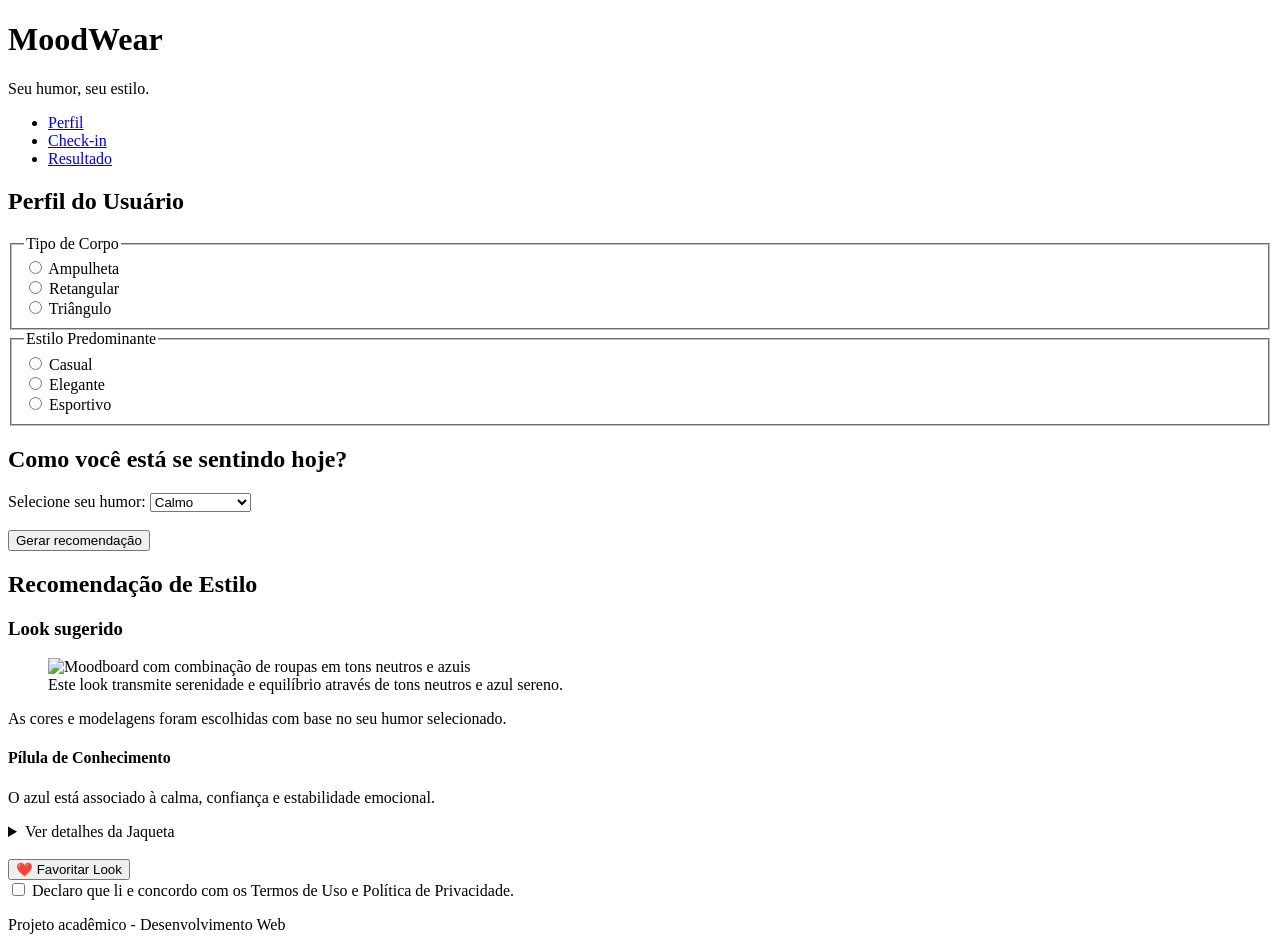
==== index.html @ 2408d1f1 "Create index.html" ====
<!DOCTYPE html>
<html lang="pt-BR">

<head>
    <meta charset="UTF-8">
    <meta name="viewport" content="width=device-width, initial-scale=1.0">
    <title>MoodWear - Seu humor, seu estilo</title>
</head>

<body>

    <header>
        <h1>MoodWear</h1>
        <p>Seu humor, seu estilo.</p>
    </header>

    <nav>
        <ul>
            <li><a href="#perfil">Perfil</a></li>
            <li><a href="#checkin">Check-in</a></li>
            <li><a href="#resultado">Resultado</a></li>
        </ul>
    </nav>

    <main>

        <!-- ================= PERFIL DO USUÁRIO (RF01) ================= -->
        <section id="perfil">
            <h2>Perfil do Usuário</h2>

            <form>

                <fieldset>
                    <legend>Tipo de Corpo</legend>

                    <input type="radio" id="ampulheta" name="corpo" value="ampulheta">
                    <label for="ampulheta">Ampulheta</label><br>

                    <input type="radio" id="retangular" name="corpo" value="retangular">
                    <label for="retangular">Retangular</label><br>

                    <input type="radio" id="triangulo" name="corpo" value="triangulo">
                    <label for="triangulo">Triângulo</label>
                </fieldset>

                <fieldset>
                    <legend>Estilo Predominante</legend>

                    <input type="radio" id="casual" name="estilo" value="casual">
                    <label for="casual">Casual</label><br>

                    <input type="radio" id="elegante" name="estilo" value="elegante">
                    <label for="elegante">Elegante</label><br>

                    <input type="radio" id="esportivo" name="estilo" value="esportivo">
                    <label for="esportivo">Esportivo</label>
                </fieldset>

            </form>
        </section>


        <!-- ================= CHECK-IN DE HUMOR ================= -->
        <section id="checkin">
            <h2>Como você está se sentindo hoje?</h2>

            <form>

                <label for="humor">Selecione seu humor:</label>

                <select id="humor" name="humor">

                    <optgroup label="Humores Positivos">
                        <option value="calmo">Calmo</option>
                        <option value="feliz">Feliz</option>
                        <option value="confianca">Confiante</option>
                    </optgroup>

                    <optgroup label="Humores Energéticos">
                        <option value="energetico">Energético</option>
                        <option value="motivado">Motivado</option>
                        <option value="ousado">Ousado</option>
                    </optgroup>

                    <optgroup label="Humores Criativos">
                        <option value="criativo">Criativo</option>
                        <option value="inspirado">Inspirado</option>
                        <option value="sonhador">Sonhador</option>
                    </optgroup>

                </select>

                <br><br>

                <button type="submit">Gerar recomendação</button>

            </form>
        </section>


        <!-- ================= RESULTADO ================= -->
        <section id="resultado">
            <h2>Recomendação de Estilo</h2>

            <article>
                <h3>Look sugerido</h3>

                <figure>
                    <img src="moodboard-exemplo.jpg"
                        alt="Moodboard com combinação de roupas em tons neutros e azuis">
                    <figcaption>
                        Este look transmite serenidade e equilíbrio através de tons neutros e azul sereno.
                    </figcaption>
                </figure>

                <p>
                    As cores e modelagens foram escolhidas com base no seu humor selecionado.
                </p>

                <!-- PÍLULA DE CONHECIMENTO (RF05) -->
                <aside>
                    <h4>Pílula de Conhecimento</h4>
                    <p>
                        O azul está associado à calma, confiança e estabilidade emocional.
                    </p>
                </aside>

                <!-- DETALHAMENTO DE PEÇA (RF06) -->
                <details>
                    <summary>Ver detalhes da Jaqueta</summary>
                    <p>
                        Material: Algodão |
                        Cor: Azul Sereno |
                        Estilo: Casual Minimalista
                    </p>
                </details>

                <br>

                <!-- BOTÃO FAVORITAR (RF03) -->
                <button type="button">❤️ Favoritar Look</button>

            </article>
        </section>

    </main>


    <!-- ================= RODAPÉ + LGPD ================= -->
    <footer>

        <form>
            <input type="checkbox" id="termos" name="termos">
            <label for="termos">
                Declaro que li e concordo com os Termos de Uso e Política de Privacidade.
            </label>
        </form>

        <p>Projeto acadêmico - Desenvolvimento Web</p>

    </footer>

</body>

</html>
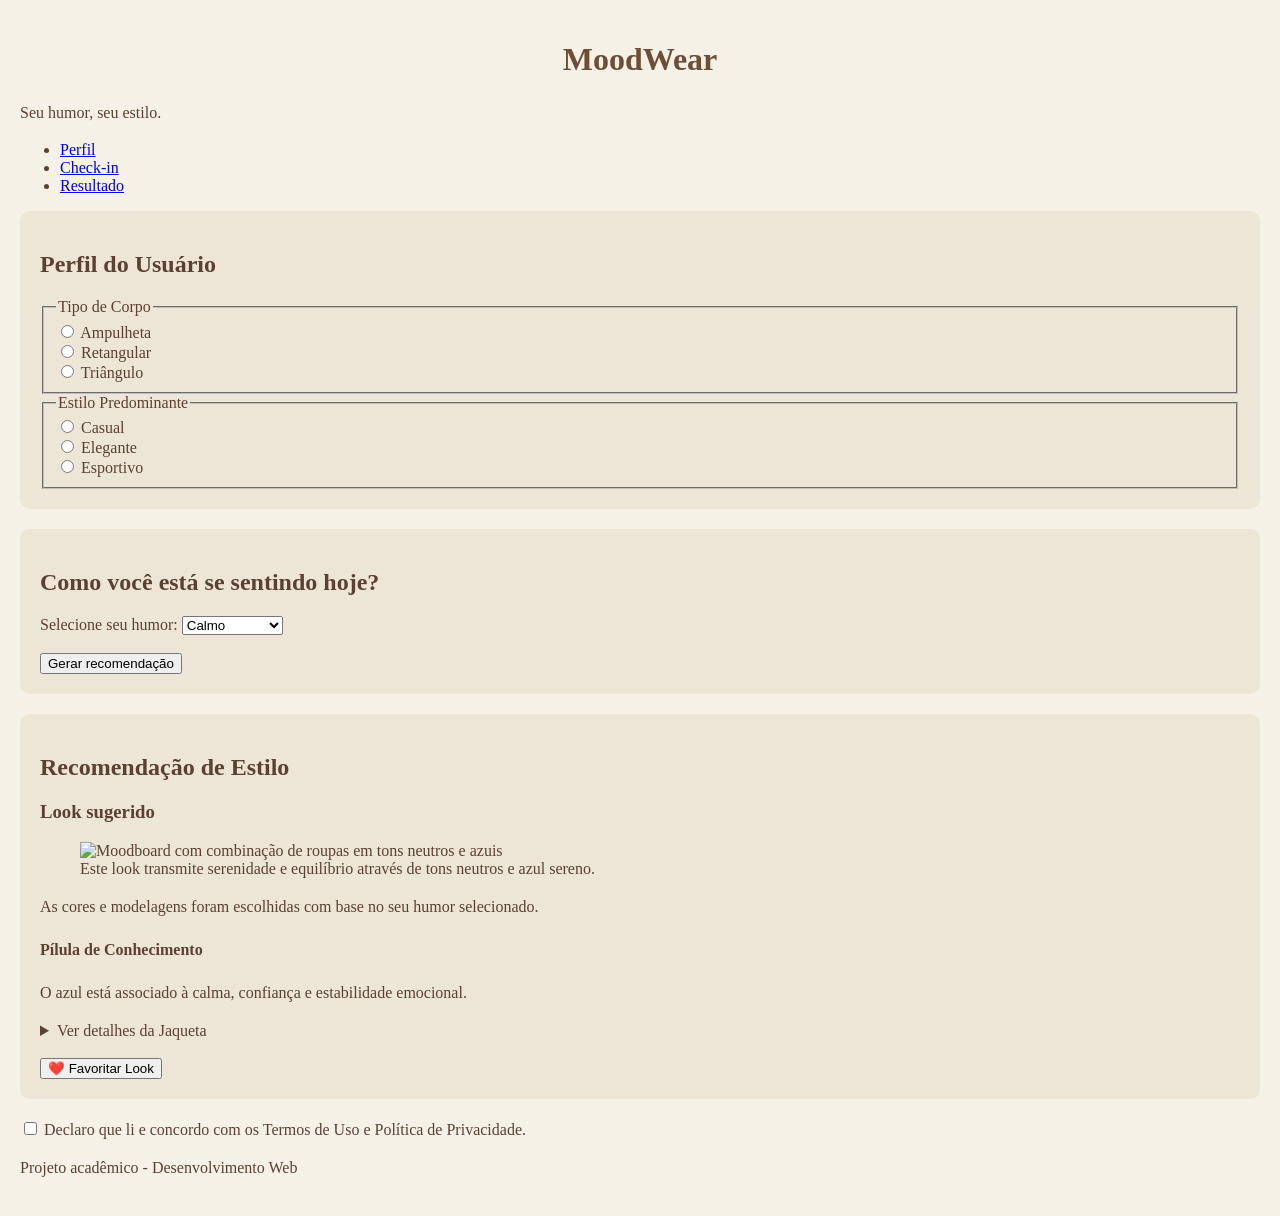
==== commit 9c4a12bd: "Update index.html" ====
--- a/index.html
+++ b/index.html
@@ -1,6 +1,6 @@
 <!DOCTYPE html>
 <html lang="pt-BR">
-
+<link rel="stylesheet" href="style.css">
 <head>
     <meta charset="UTF-8">
     <meta name="viewport" content="width=device-width, initial-scale=1.0">
--- a/style.css
+++ b/style.css
@@ -0,0 +1,23 @@
+body {
+  font-family: Georgia, serif;
+  background-color: #f5f1e6; /* bege claro suave */
+  color: #5c4033; /* marrom elegante */
+  margin: 0;
+  padding: 20px;
+}
+
+h1 {
+  color: #6f4e37; /* marrom café */
+  text-align: center;
+}
+
+p {
+  line-height: 1.6;
+}
+
+section {
+  background-color: #ede6d6; /* bege levemente mais escuro */
+  padding: 20px;
+  border-radius: 10px;
+  margin-bottom: 20px;
+}
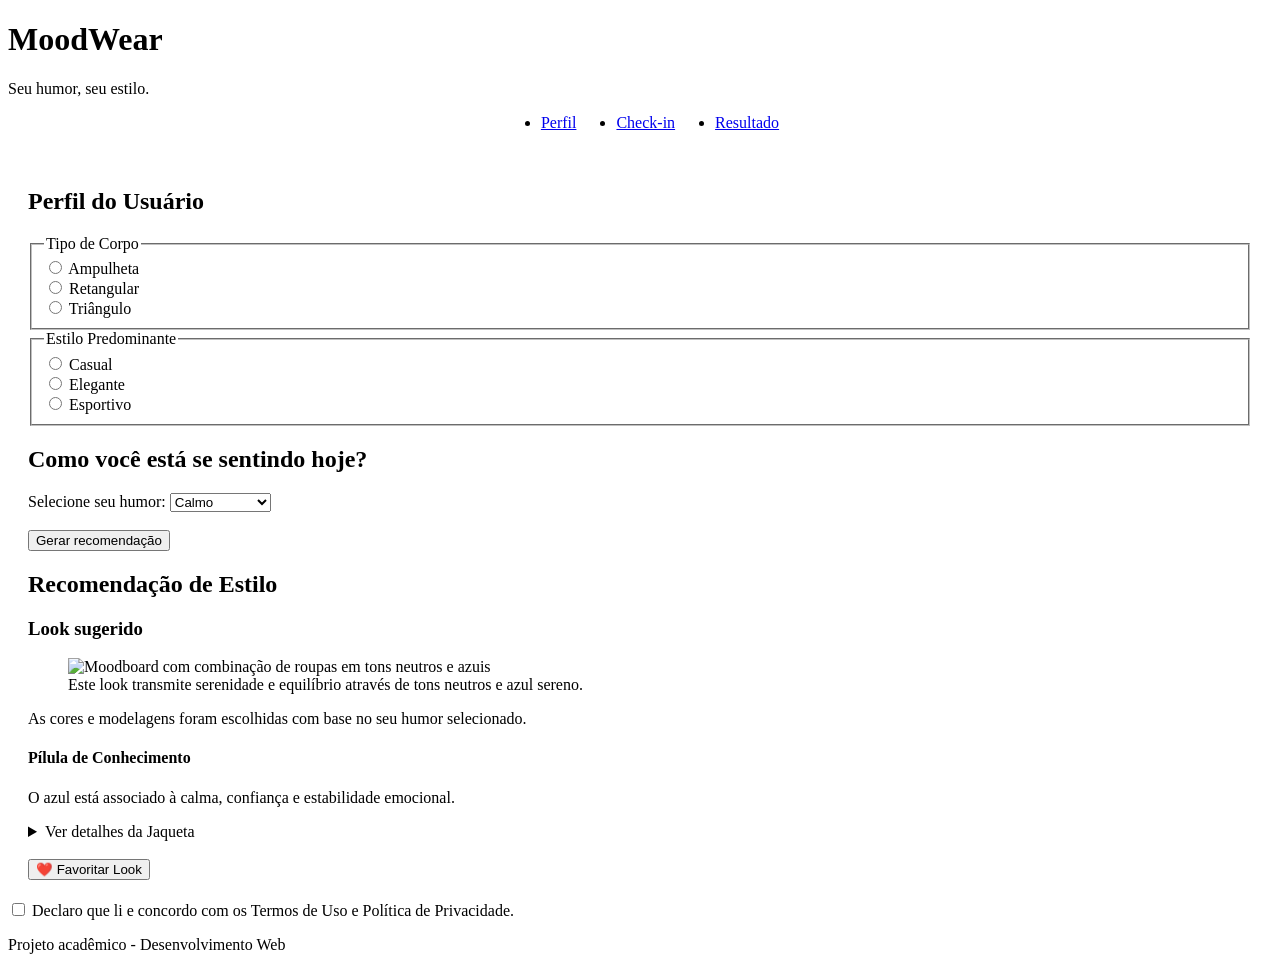
==== commit 0f0fde09: "atualização index.html" ====
--- a/index.html
+++ b/index.html
@@ -5,8 +5,9 @@
     <meta charset="UTF-8">
     <meta name="viewport" content="width=device-width, initial-scale=1.0">
     <title>MoodWear - Seu humor, seu estilo</title>
+
+    <link rel="stylesheet" href="style.css">
 </head>
-
 <body>
 
     <header>
--- a/style.css
+++ b/style.css
@@ -1,23 +1,40 @@
-body {
-  font-family: Georgia, serif;
-  background-color: #f5f1e6; /* bege claro suave */
-  color: #5c4033; /* marrom elegante */
-  margin: 0;
+main {
   padding: 20px;
 }
 
-h1 {
-  color: #6f4e37; /* marrom café */
-  text-align: center;
+/* ===== MOBILE ===== */
+@media screen and (max-width: 768px) {
+
+  nav ul {
+    display: flex;
+    flex-direction: column;
+    align-items: center;
+  }
+
+  img {
+    width: 100%;
+    height: auto;
+  }
+
 }
 
-p {
-  line-height: 1.6;
+/* ===== TABLET ===== */
+@media screen and (min-width: 769px) and (max-width: 1024px) {
+
+  nav ul {
+    display: flex;
+    justify-content: space-around;
+  }
+
 }
 
-section {
-  background-color: #ede6d6; /* bege levemente mais escuro */
-  padding: 20px;
-  border-radius: 10px;
-  margin-bottom: 20px;
+/* ===== DESKTOP ===== */
+@media screen and (min-width: 1025px) {
+
+  nav ul {
+    display: flex;
+    justify-content: center;
+    gap: 40px;
+  }
+
 }
--- a/style.css
+++ b/style.css
@@ -1,23 +1,40 @@
-body {
-  font-family: Georgia, serif;
-  background-color: #f5f1e6; /* bege claro suave */
-  color: #5c4033; /* marrom elegante */
-  margin: 0;
+main {
   padding: 20px;
 }
 
-h1 {
-  color: #6f4e37; /* marrom café */
-  text-align: center;
+/* ===== MOBILE ===== */
+@media screen and (max-width: 768px) {
+
+  nav ul {
+    display: flex;
+    flex-direction: column;
+    align-items: center;
+  }
+
+  img {
+    width: 100%;
+    height: auto;
+  }
+
 }
 
-p {
-  line-height: 1.6;
+/* ===== TABLET ===== */
+@media screen and (min-width: 769px) and (max-width: 1024px) {
+
+  nav ul {
+    display: flex;
+    justify-content: space-around;
+  }
+
 }
 
-section {
-  background-color: #ede6d6; /* bege levemente mais escuro */
-  padding: 20px;
-  border-radius: 10px;
-  margin-bottom: 20px;
+/* ===== DESKTOP ===== */
+@media screen and (min-width: 1025px) {
+
+  nav ul {
+    display: flex;
+    justify-content: center;
+    gap: 40px;
+  }
+
 }
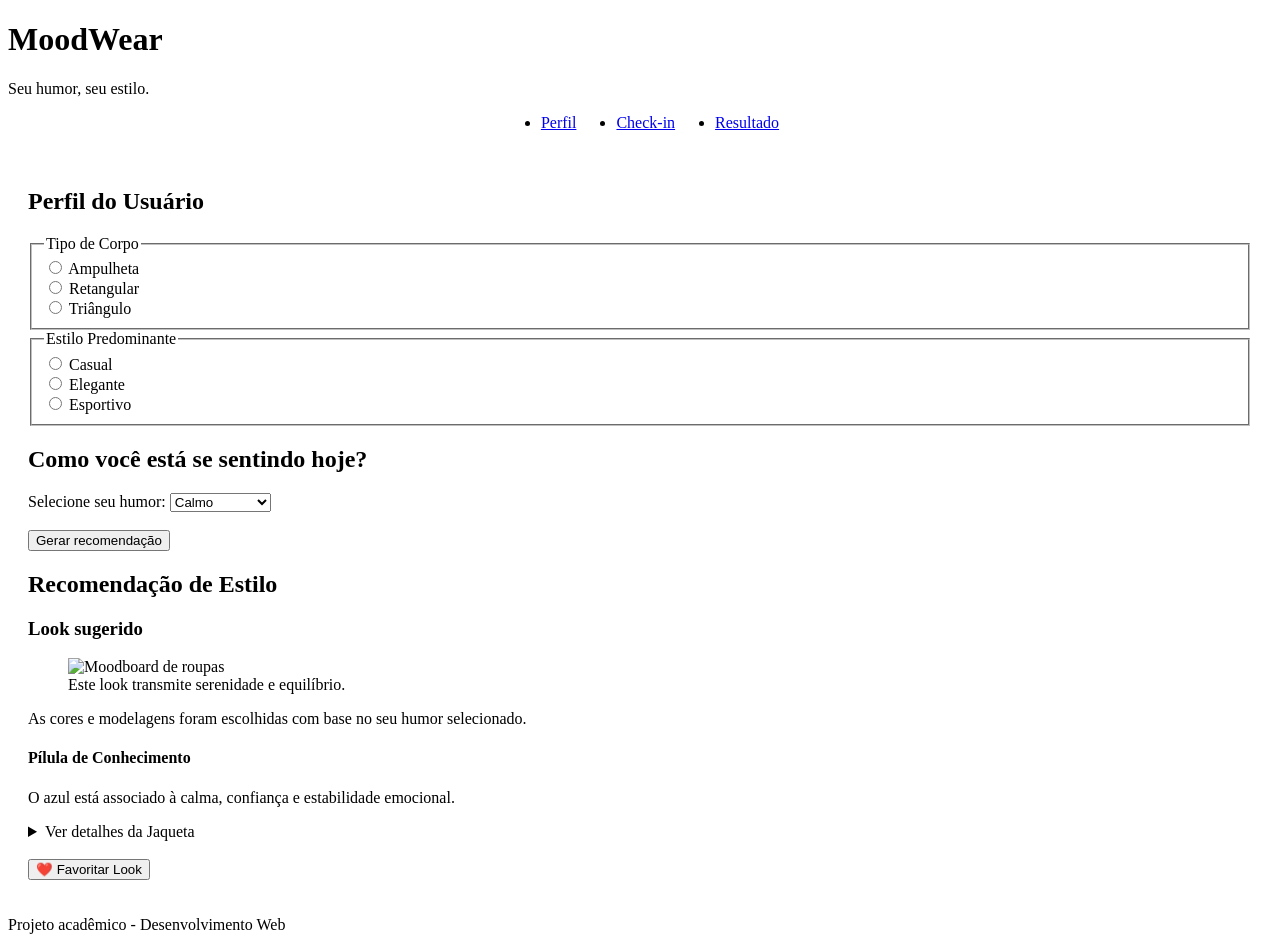
==== commit 6f2acc34: "Update index.html" ====
--- a/index.html
+++ b/index.html
@@ -1,6 +1,6 @@
 <!DOCTYPE html>
 <html lang="pt-BR">
-<link rel="stylesheet" href="style.css">
+
 <head>
     <meta charset="UTF-8">
     <meta name="viewport" content="width=device-width, initial-scale=1.0">
@@ -8,6 +8,7 @@
 
     <link rel="stylesheet" href="style.css">
 </head>
+
 <body>
 
     <header>
@@ -25,52 +26,47 @@
 
     <main>
 
-        <!-- ================= PERFIL DO USUÁRIO (RF01) ================= -->
+        <!-- PERFIL -->
         <section id="perfil">
             <h2>Perfil do Usuário</h2>
 
             <form>
-
                 <fieldset>
                     <legend>Tipo de Corpo</legend>
 
-                    <input type="radio" id="ampulheta" name="corpo" value="ampulheta">
+                    <input type="radio" id="ampulheta" name="corpo">
                     <label for="ampulheta">Ampulheta</label><br>
 
-                    <input type="radio" id="retangular" name="corpo" value="retangular">
+                    <input type="radio" id="retangular" name="corpo">
                     <label for="retangular">Retangular</label><br>
 
-                    <input type="radio" id="triangulo" name="corpo" value="triangulo">
+                    <input type="radio" id="triangulo" name="corpo">
                     <label for="triangulo">Triângulo</label>
                 </fieldset>
 
                 <fieldset>
                     <legend>Estilo Predominante</legend>
 
-                    <input type="radio" id="casual" name="estilo" value="casual">
+                    <input type="radio" id="casual" name="estilo">
                     <label for="casual">Casual</label><br>
 
-                    <input type="radio" id="elegante" name="estilo" value="elegante">
+                    <input type="radio" id="elegante" name="estilo">
                     <label for="elegante">Elegante</label><br>
 
-                    <input type="radio" id="esportivo" name="estilo" value="esportivo">
+                    <input type="radio" id="esportivo" name="estilo">
                     <label for="esportivo">Esportivo</label>
                 </fieldset>
-
             </form>
         </section>
 
-
-        <!-- ================= CHECK-IN DE HUMOR ================= -->
+        <!-- CHECK-IN -->
         <section id="checkin">
             <h2>Como você está se sentindo hoje?</h2>
 
-            <form>
-
+            <form onsubmit="return false;">
                 <label for="humor">Selecione seu humor:</label>
 
-                <select id="humor" name="humor">
-
+                <select id="humor">
                     <optgroup label="Humores Positivos">
                         <option value="calmo">Calmo</option>
                         <option value="feliz">Feliz</option>
@@ -88,18 +84,15 @@
                         <option value="inspirado">Inspirado</option>
                         <option value="sonhador">Sonhador</option>
                     </optgroup>
-
                 </select>
 
                 <br><br>
 
-                <button type="submit">Gerar recomendação</button>
-
+                <button type="button" id="gerar">Gerar recomendação</button>
             </form>
         </section>
 
-
-        <!-- ================= RESULTADO ================= -->
+        <!-- RESULTADO -->
         <section id="resultado">
             <h2>Recomendação de Estilo</h2>
 
@@ -107,18 +100,16 @@
                 <h3>Look sugerido</h3>
 
                 <figure>
-                    <img src="moodboard-exemplo.jpg"
-                        alt="Moodboard com combinação de roupas em tons neutros e azuis">
-                    <figcaption>
-                        Este look transmite serenidade e equilíbrio através de tons neutros e azul sereno.
+                    <img src="moodboard-exemplo.jpg" alt="Moodboard de roupas">
+                    <figcaption id="legenda">
+                        Este look transmite serenidade e equilíbrio.
                     </figcaption>
                 </figure>
 
-                <p>
+                <p id="texto-resultado">
                     As cores e modelagens foram escolhidas com base no seu humor selecionado.
                 </p>
 
-                <!-- PÍLULA DE CONHECIMENTO (RF05) -->
                 <aside>
                     <h4>Pílula de Conhecimento</h4>
                     <p>
@@ -126,40 +117,26 @@
                     </p>
                 </aside>
 
-                <!-- DETALHAMENTO DE PEÇA (RF06) -->
                 <details>
                     <summary>Ver detalhes da Jaqueta</summary>
                     <p>
-                        Material: Algodão |
-                        Cor: Azul Sereno |
-                        Estilo: Casual Minimalista
+                        Material: Algodão | Cor: Azul Sereno | Estilo: Casual
                     </p>
                 </details>
 
                 <br>
 
-                <!-- BOTÃO FAVORITAR (RF03) -->
-                <button type="button">❤️ Favoritar Look</button>
-
+                <button type="button" id="favoritar">❤️ Favoritar Look</button>
             </article>
         </section>
 
     </main>
 
+    <footer>
+        <p>Projeto acadêmico - Desenvolvimento Web</p>
+    </footer>
 
-    <!-- ================= RODAPÉ + LGPD ================= -->
-    <footer>
-
-        <form>
-            <input type="checkbox" id="termos" name="termos">
-            <label for="termos">
-                Declaro que li e concordo com os Termos de Uso e Política de Privacidade.
-            </label>
-        </form>
-
-        <p>Projeto acadêmico - Desenvolvimento Web</p>
-
-    </footer>
+    <script src="script.js"></script>
 
 </body>
 
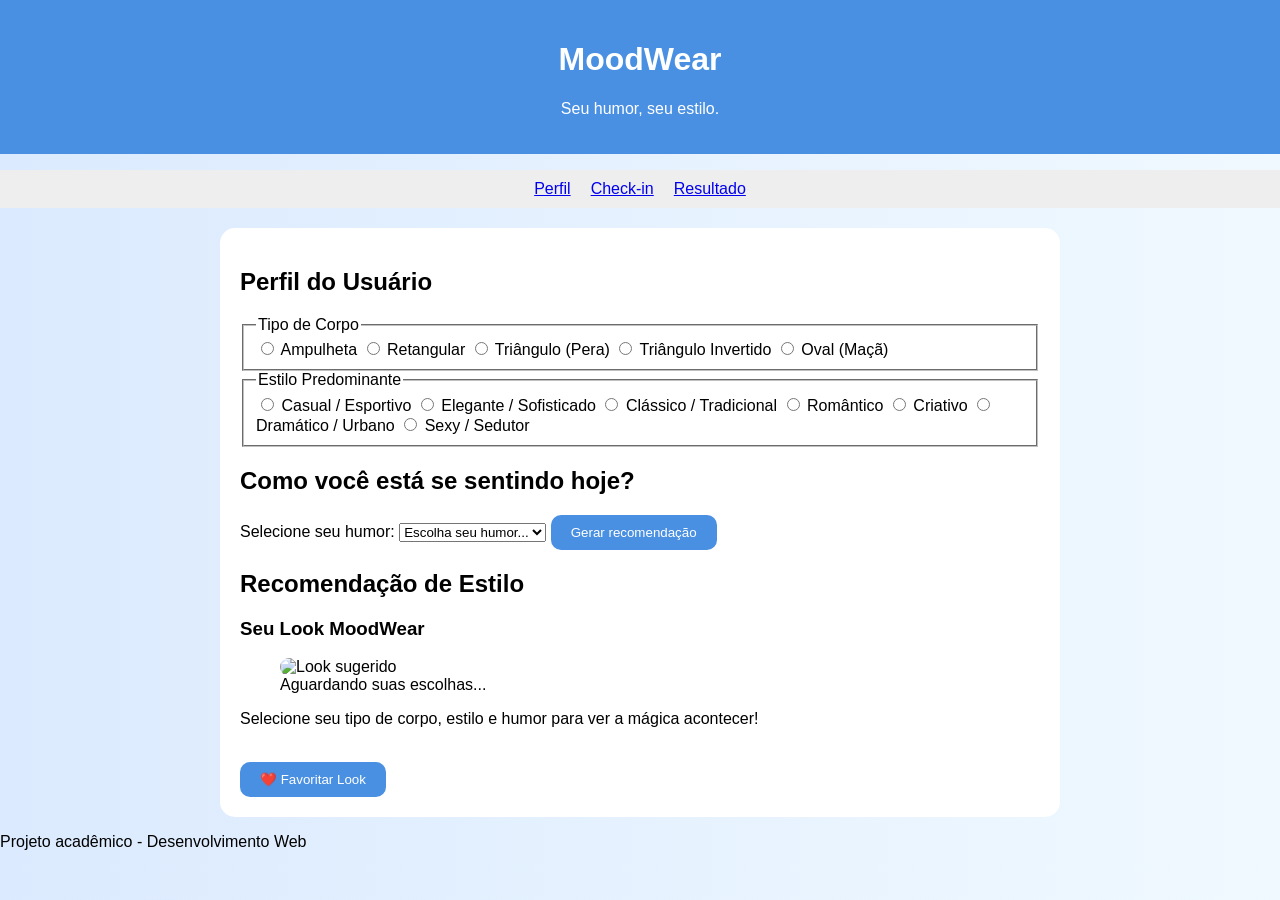
==== commit 40c22176: "Update index.html" ====
--- a/index.html
+++ b/index.html
@@ -26,40 +26,58 @@
 
     <main>
 
-        <!-- PERFIL -->
         <section id="perfil">
             <h2>Perfil do Usuário</h2>
 
-            <form>
+            <form id="form-perfil">
                 <fieldset>
                     <legend>Tipo de Corpo</legend>
+                    <div class="opcoes-container">
+                        <input type="radio" id="corpo_ampulheta" name="corpo" value="ampulheta">
+                        <label for="corpo_ampulheta">Ampulheta</label>
 
-                    <input type="radio" id="ampulheta" name="corpo">
-                    <label for="ampulheta">Ampulheta</label><br>
+                        <input type="radio" id="corpo_retangular" name="corpo" value="retangular">
+                        <label for="corpo_retangular">Retangular</label>
 
-                    <input type="radio" id="retangular" name="corpo">
-                    <label for="retangular">Retangular</label><br>
+                        <input type="radio" id="corpo_triangulo" name="corpo" value="triangulo">
+                        <label for="corpo_triangulo">Triângulo (Pera)</label>
 
-                    <input type="radio" id="triangulo" name="corpo">
-                    <label for="triangulo">Triângulo</label>
+                        <input type="radio" id="corpo_triangulo_invertido" name="corpo" value="trianguloInvertido">
+                        <label for="corpo_triangulo_invertido">Triângulo Invertido</label>
+
+                        <input type="radio" id="corpo_oval" name="corpo" value="oval">
+                        <label for="corpo_oval">Oval (Maçã)</label>
+                    </div>
                 </fieldset>
 
                 <fieldset>
                     <legend>Estilo Predominante</legend>
+                    <div class="opcoes-container">
+                        <input type="radio" id="estilo_casual" name="estilo" value="casual">
+                        <label for="estilo_casual">Casual / Esportivo</label>
 
-                    <input type="radio" id="casual" name="estilo">
-                    <label for="casual">Casual</label><br>
+                        <input type="radio" id="estilo_elegante" name="estilo" value="elegante">
+                        <label for="estilo_elegante">Elegante / Sofisticado</label>
 
-                    <input type="radio" id="elegante" name="estilo">
-                    <label for="elegante">Elegante</label><br>
+                        <input type="radio" id="estilo_classico" name="estilo" value="classico">
+                        <label for="estilo_classico">Clássico / Tradicional</label>
 
-                    <input type="radio" id="esportivo" name="estilo">
-                    <label for="esportivo">Esportivo</label>
+                        <input type="radio" id="estilo_romantico" name="estilo" value="romantico">
+                        <label for="estilo_romantico">Romântico</label>
+
+                        <input type="radio" id="estilo_criativo" name="estilo" value="criativo">
+                        <label for="estilo_criativo">Criativo</label>
+
+                        <input type="radio" id="estilo_dramatico" name="estilo" value="dramatico">
+                        <label for="estilo_dramatico">Dramático / Urbano</label>
+                        
+                        <input type="radio" id="estilo_sedutor" name="estilo" value="sexy">
+                        <label for="estilo_sedutor">Sexy / Sedutor</label>
+                    </div>
                 </fieldset>
             </form>
         </section>
 
-        <!-- CHECK-IN -->
         <section id="checkin">
             <h2>Como você está se sentindo hoje?</h2>
 
@@ -67,6 +85,7 @@
                 <label for="humor">Selecione seu humor:</label>
 
                 <select id="humor">
+                    <option value="" disabled selected>Escolha seu humor...</option>
                     <optgroup label="Humores Positivos">
                         <option value="calmo">Calmo</option>
                         <option value="feliz">Feliz</option>
@@ -86,43 +105,26 @@
                     </optgroup>
                 </select>
 
-                <br><br>
-
                 <button type="button" id="gerar">Gerar recomendação</button>
             </form>
         </section>
 
-        <!-- RESULTADO -->
         <section id="resultado">
             <h2>Recomendação de Estilo</h2>
 
             <article>
-                <h3>Look sugerido</h3>
+                <h3 id="titulo-look">Seu Look MoodWear</h3>
 
                 <figure>
-                    <img src="moodboard-exemplo.jpg" alt="Moodboard de roupas">
+                    <img id="imagem-look" src="https://images.unsplash.com/photo-1434389678241-7e51084b655a?q=80&w=600" alt="Look sugerido">
                     <figcaption id="legenda">
-                        Este look transmite serenidade e equilíbrio.
+                        Aguardando suas escolhas...
                     </figcaption>
                 </figure>
 
                 <p id="texto-resultado">
-                    As cores e modelagens foram escolhidas com base no seu humor selecionado.
+                    Selecione seu tipo de corpo, estilo e humor para ver a mágica acontecer!
                 </p>
-
-                <aside>
-                    <h4>Pílula de Conhecimento</h4>
-                    <p>
-                        O azul está associado à calma, confiança e estabilidade emocional.
-                    </p>
-                </aside>
-
-                <details>
-                    <summary>Ver detalhes da Jaqueta</summary>
-                    <p>
-                        Material: Algodão | Cor: Azul Sereno | Estilo: Casual
-                    </p>
-                </details>
 
                 <br>
 
--- a/style.css
+++ b/style.css
@@ -1,40 +1,50 @@
-main {
-  padding: 20px;
+body {
+  font-family: Arial, sans-serif;
+  background: linear-gradient(to right, #dbeafe, #f0f9ff);
+  margin: 0;
 }
 
-/* ===== MOBILE ===== */
-@media screen and (max-width: 768px) {
-
-  nav ul {
-    display: flex;
-    flex-direction: column;
-    align-items: center;
-  }
-
-  img {
-    width: 100%;
-    height: auto;
-  }
-
+header {
+  text-align: center;
+  padding: 20px;
+  background: #4a90e2;
+  color: white;
 }
 
-/* ===== TABLET ===== */
-@media screen and (min-width: 769px) and (max-width: 1024px) {
-
-  nav ul {
-    display: flex;
-    justify-content: space-around;
-  }
-
+nav ul {
+  display: flex;
+  justify-content: center;
+  gap: 20px;
+  list-style: none;
+  padding: 10px;
+  background: #eee;
 }
 
-/* ===== DESKTOP ===== */
-@media screen and (min-width: 1025px) {
+main {
+  max-width: 800px;
+  margin: auto;
+  background: white;
+  padding: 20px;
+  border-radius: 15px;
+  margin-top: 20px;
+}
 
-  nav ul {
-    display: flex;
-    justify-content: center;
-    gap: 40px;
-  }
+button {
+  background-color: #4a90e2;
+  color: white;
+  border: none;
+  padding: 10px 20px;
+  border-radius: 10px;
+  cursor: pointer;
+  transition: 0.3s;
+}
 
+button:hover {
+  background-color: #357abd;
+  transform: scale(1.05);
 }
+
+img {
+  width: 100%;
+  border-radius: 10px;
+}
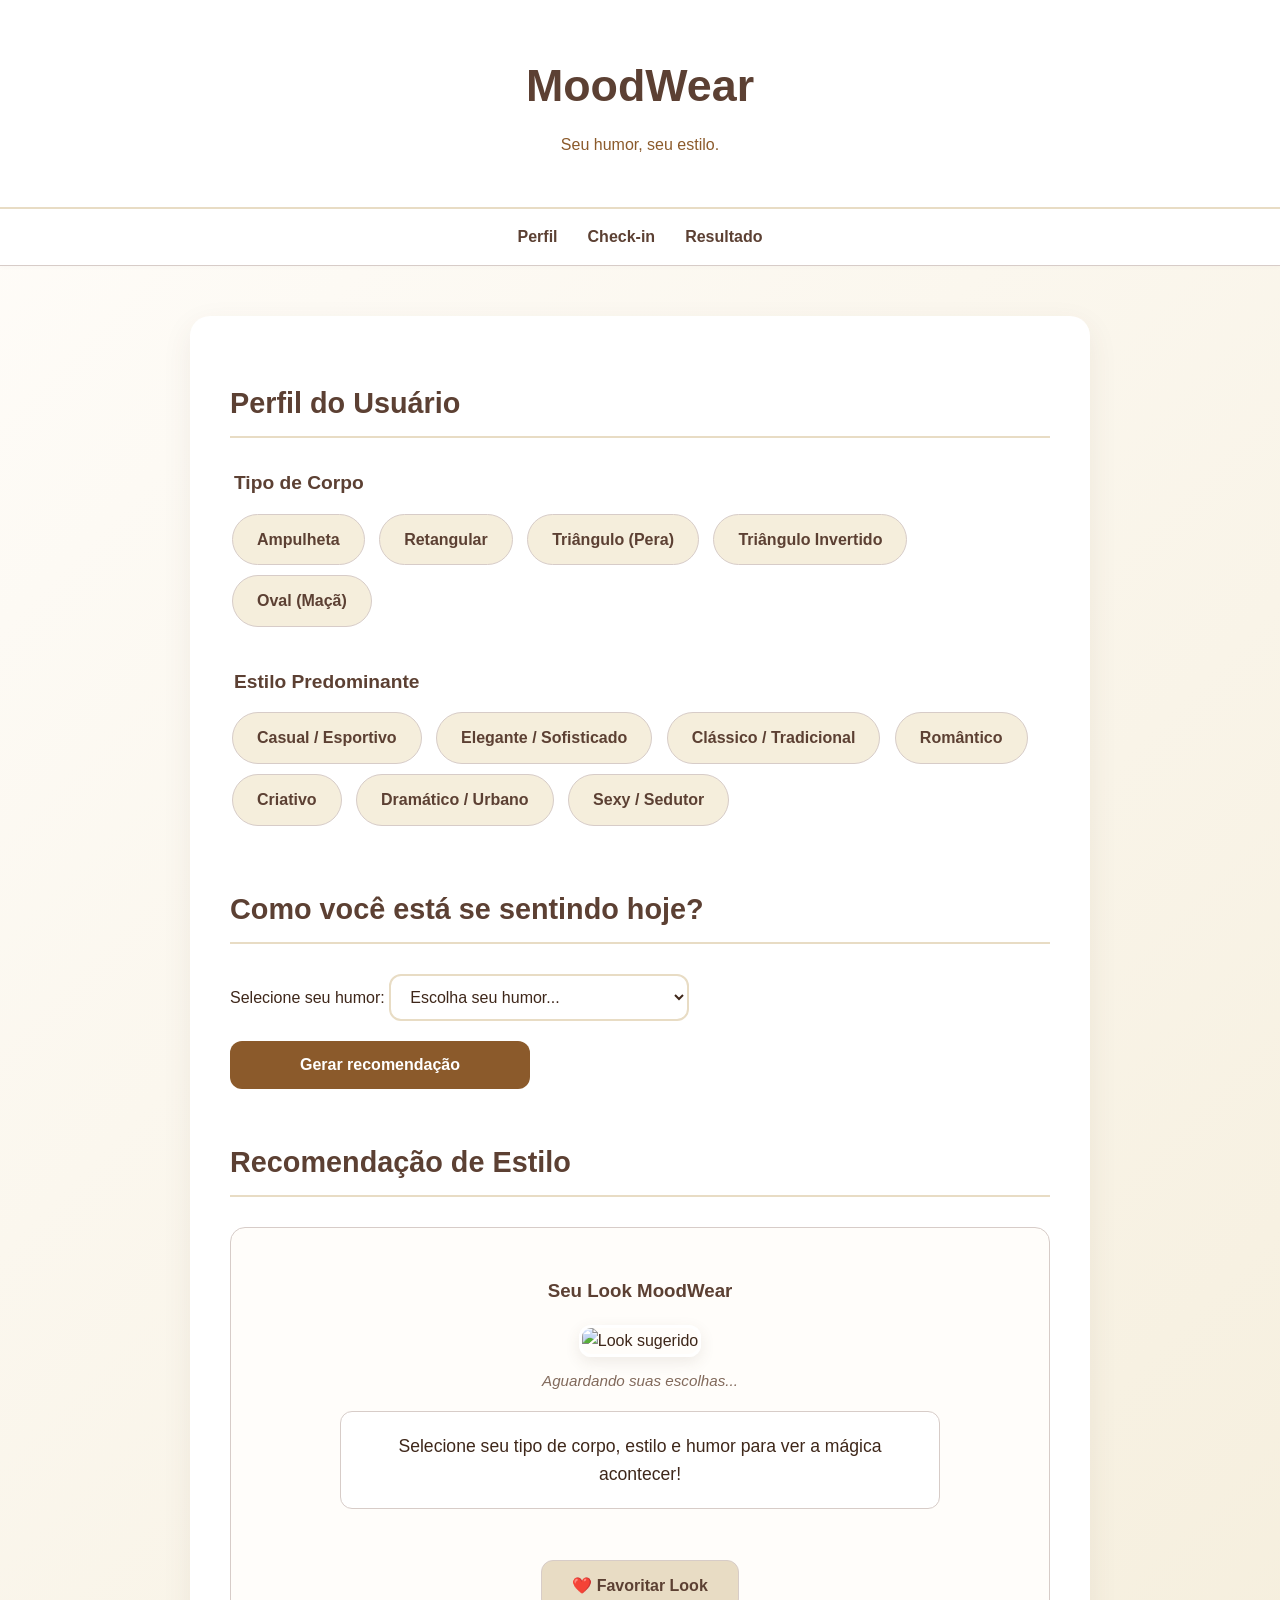
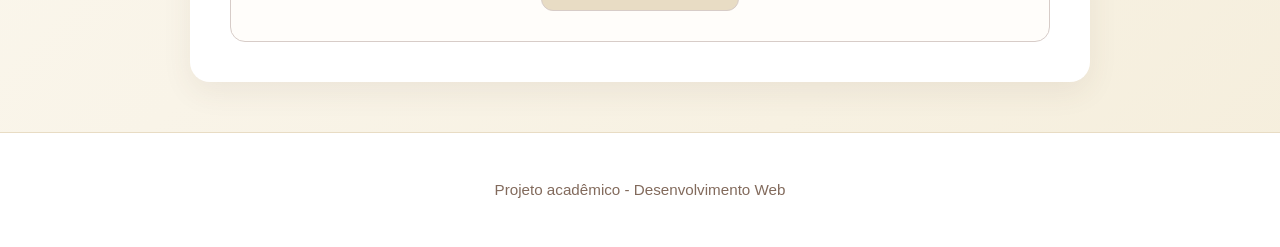
==== commit c820911b: "Add files via upload" ====
--- a/index.html
+++ b/index.html
@@ -1,145 +1,147 @@
-<!DOCTYPE html>
-<html lang="pt-BR">
-
-<head>
-    <meta charset="UTF-8">
-    <meta name="viewport" content="width=device-width, initial-scale=1.0">
-    <title>MoodWear - Seu humor, seu estilo</title>
-
-    <link rel="stylesheet" href="style.css">
-</head>
-
-<body>
-
-    <header>
-        <h1>MoodWear</h1>
-        <p>Seu humor, seu estilo.</p>
-    </header>
-
-    <nav>
-        <ul>
-            <li><a href="#perfil">Perfil</a></li>
-            <li><a href="#checkin">Check-in</a></li>
-            <li><a href="#resultado">Resultado</a></li>
-        </ul>
-    </nav>
-
-    <main>
-
-        <section id="perfil">
-            <h2>Perfil do Usuário</h2>
-
-            <form id="form-perfil">
-                <fieldset>
-                    <legend>Tipo de Corpo</legend>
-                    <div class="opcoes-container">
-                        <input type="radio" id="corpo_ampulheta" name="corpo" value="ampulheta">
-                        <label for="corpo_ampulheta">Ampulheta</label>
-
-                        <input type="radio" id="corpo_retangular" name="corpo" value="retangular">
-                        <label for="corpo_retangular">Retangular</label>
-
-                        <input type="radio" id="corpo_triangulo" name="corpo" value="triangulo">
-                        <label for="corpo_triangulo">Triângulo (Pera)</label>
-
-                        <input type="radio" id="corpo_triangulo_invertido" name="corpo" value="trianguloInvertido">
-                        <label for="corpo_triangulo_invertido">Triângulo Invertido</label>
-
-                        <input type="radio" id="corpo_oval" name="corpo" value="oval">
-                        <label for="corpo_oval">Oval (Maçã)</label>
-                    </div>
-                </fieldset>
-
-                <fieldset>
-                    <legend>Estilo Predominante</legend>
-                    <div class="opcoes-container">
-                        <input type="radio" id="estilo_casual" name="estilo" value="casual">
-                        <label for="estilo_casual">Casual / Esportivo</label>
-
-                        <input type="radio" id="estilo_elegante" name="estilo" value="elegante">
-                        <label for="estilo_elegante">Elegante / Sofisticado</label>
-
-                        <input type="radio" id="estilo_classico" name="estilo" value="classico">
-                        <label for="estilo_classico">Clássico / Tradicional</label>
-
-                        <input type="radio" id="estilo_romantico" name="estilo" value="romantico">
-                        <label for="estilo_romantico">Romântico</label>
-
-                        <input type="radio" id="estilo_criativo" name="estilo" value="criativo">
-                        <label for="estilo_criativo">Criativo</label>
-
-                        <input type="radio" id="estilo_dramatico" name="estilo" value="dramatico">
-                        <label for="estilo_dramatico">Dramático / Urbano</label>
-                        
-                        <input type="radio" id="estilo_sedutor" name="estilo" value="sexy">
-                        <label for="estilo_sedutor">Sexy / Sedutor</label>
-                    </div>
-                </fieldset>
-            </form>
-        </section>
-
-        <section id="checkin">
-            <h2>Como você está se sentindo hoje?</h2>
-
-            <form onsubmit="return false;">
-                <label for="humor">Selecione seu humor:</label>
-
-                <select id="humor">
-                    <option value="" disabled selected>Escolha seu humor...</option>
-                    <optgroup label="Humores Positivos">
-                        <option value="calmo">Calmo</option>
-                        <option value="feliz">Feliz</option>
-                        <option value="confianca">Confiante</option>
-                    </optgroup>
-
-                    <optgroup label="Humores Energéticos">
-                        <option value="energetico">Energético</option>
-                        <option value="motivado">Motivado</option>
-                        <option value="ousado">Ousado</option>
-                    </optgroup>
-
-                    <optgroup label="Humores Criativos">
-                        <option value="criativo">Criativo</option>
-                        <option value="inspirado">Inspirado</option>
-                        <option value="sonhador">Sonhador</option>
-                    </optgroup>
-                </select>
-
-                <button type="button" id="gerar">Gerar recomendação</button>
-            </form>
-        </section>
-
-        <section id="resultado">
-            <h2>Recomendação de Estilo</h2>
-
-            <article>
-                <h3 id="titulo-look">Seu Look MoodWear</h3>
-
-                <figure>
-                    <img id="imagem-look" src="https://images.unsplash.com/photo-1434389678241-7e51084b655a?q=80&w=600" alt="Look sugerido">
-                    <figcaption id="legenda">
-                        Aguardando suas escolhas...
-                    </figcaption>
-                </figure>
-
-                <p id="texto-resultado">
-                    Selecione seu tipo de corpo, estilo e humor para ver a mágica acontecer!
-                </p>
-
-                <br>
-
-                <button type="button" id="favoritar">❤️ Favoritar Look</button>
-            </article>
-        </section>
-
-    </main>
-
-    <footer>
-        <p>Projeto acadêmico - Desenvolvimento Web</p>
-    </footer>
-
-    <script src="script.js"></script>
-
-</body>
-
-</html>
+<!DOCTYPE html>
+<html lang="pt-BR">
+
+<head>
+    <meta charset="UTF-8">
+    <meta name="viewport" content="width=device-width, initial-scale=1.0">
+    <title>MoodWear - Seu humor, seu estilo</title>
+
+    <link rel="stylesheet" href="style.css">
+</head>
+
+<body>
+
+    <header>
+        <h1>MoodWear</h1>
+        <p>Seu humor, seu estilo.</p>
+    </header>
+
+    <nav>
+        <ul>
+            <li><a href="#perfil">Perfil</a></li>
+            <li><a href="#checkin">Check-in</a></li>
+            <li><a href="#resultado">Resultado</a></li>
+        </ul>
+    </nav>
+
+    <main>
+
+        <section id="perfil">
+            <h2>Perfil do Usuário</h2>
+
+            <form id="form-perfil">
+                <fieldset>
+                    <legend>Tipo de Corpo</legend>
+                    <div class="opcoes-container">
+                        <input type="radio" id="corpo_ampulheta" name="corpo" value="ampulheta">
+                        <label for="corpo_ampulheta">Ampulheta</label>
+
+                        <input type="radio" id="corpo_retangular" name="corpo" value="retangular">
+                        <label for="corpo_retangular">Retangular</label>
+
+                        <input type="radio" id="corpo_triangulo" name="corpo" value="triangulo">
+                        <label for="corpo_triangulo">Triângulo (Pera)</label>
+
+                        <input type="radio" id="corpo_triangulo_invertido" name="corpo" value="trianguloInvertido">
+                        <label for="corpo_triangulo_invertido">Triângulo Invertido</label>
+
+                        <input type="radio" id="corpo_oval" name="corpo" value="oval">
+                        <label for="corpo_oval">Oval (Maçã)</label>
+                    </div>
+                </fieldset>
+
+                <fieldset>
+                    <legend>Estilo Predominante</legend>
+                    <div class="opcoes-container">
+                        <input type="radio" id="estilo_casual" name="estilo" value="casual">
+                        <label for="estilo_casual">Casual / Esportivo</label>
+
+                        <input type="radio" id="estilo_elegante" name="estilo" value="elegante">
+                        <label for="estilo_elegante">Elegante / Sofisticado</label>
+
+                        <input type="radio" id="estilo_classico" name="estilo" value="classico">
+                        <label for="estilo_classico">Clássico / Tradicional</label>
+
+                        <input type="radio" id="estilo_romantico" name="estilo" value="romantico">
+                        <label for="estilo_romantico">Romântico</label>
+
+                        <input type="radio" id="estilo_criativo" name="estilo" value="criativo">
+                        <label for="estilo_criativo">Criativo</label>
+
+                        <input type="radio" id="estilo_dramatico" name="estilo" value="dramatico">
+                        <label for="estilo_dramatico">Dramático / Urbano</label>
+                        
+                        <input type="radio" id="estilo_sedutor" name="estilo" value="sexy">
+                        <label for="estilo_sedutor">Sexy / Sedutor</label>
+                    </div>
+                </fieldset>
+            </form>
+        </section>
+
+        <section id="checkin">
+            <h2>Como você está se sentindo hoje?</h2>
+
+            <form onsubmit="return false;">
+                <label for="humor">Selecione seu humor:</label>
+
+                <select id="humor">
+                    <option value="" disabled selected>Escolha seu humor...</option>
+                    <optgroup label="Humores Positivos">
+                        <option value="calmo">Calmo</option>
+                        <option value="feliz">Feliz</option>
+                        <option value="confianca">Confiante</option>
+                    </optgroup>
+
+                    <optgroup label="Humores Energéticos">
+                        <option value="energetico">Energético</option>
+                        <option value="motivado">Motivado</option>
+                        <option value="ousado">Ousado</option>
+                    </optgroup>
+
+                    <optgroup label="Humores Criativos">
+                        <option value="criativo">Criativo</option>
+                        <option value="inspirado">Inspirado</option>
+                        <option value="sonhador">Sonhador</option>
+                    </optgroup>
+                </select>
+
+                <button type="button" id="gerar">Gerar recomendação</button>
+            </form>
+        </section>
+
+        <section id="resultado">
+            <h2>Recomendação de Estilo</h2>
+
+            <article>
+                <h3 id="titulo-look">Seu Look MoodWear</h3>
+
+                <figure>
+                    <img id="imagem-look" src="https://images.unsplash.com/photo-1434389678241-7e51084b655a?q=80&w=600" alt="Look sugerido">
+                    <figcaption id="legenda">
+                        Aguardando suas escolhas...
+                    </figcaption>
+                </figure>
+
+                <p id="texto-resultado">
+                    Selecione seu tipo de corpo, estilo e humor para ver a mágica acontecer!
+                </p>
+
+                <br>
+
+                <button type="button" id="favoritar">❤️ Favoritar Look</button>
+            </article>
+        </section>
+
+    </main>
+
+    <footer>
+        <p>Projeto acadêmico - Desenvolvimento Web</p>
+    </footer>
+
+    <script src="script.js"></script>
+    <script src="db.js"></script>
+    <script src="controller.js"></script>
+    <script src="script.js"></script> </body>
+</body>
+
+</html>
--- a/style.css
+++ b/style.css
@@ -1,50 +1,237 @@
-body {
-  font-family: Arial, sans-serif;
-  background: linear-gradient(to right, #dbeafe, #f0f9ff);
-  margin: 0;
-}
-
-header {
-  text-align: center;
-  padding: 20px;
-  background: #4a90e2;
-  color: white;
-}
-
-nav ul {
-  display: flex;
-  justify-content: center;
-  gap: 20px;
-  list-style: none;
-  padding: 10px;
-  background: #eee;
-}
-
-main {
-  max-width: 800px;
-  margin: auto;
-  background: white;
-  padding: 20px;
-  border-radius: 15px;
-  margin-top: 20px;
-}
-
-button {
-  background-color: #4a90e2;
-  color: white;
-  border: none;
-  padding: 10px 20px;
-  border-radius: 10px;
-  cursor: pointer;
-  transition: 0.3s;
-}
-
-button:hover {
-  background-color: #357abd;
-  transform: scale(1.05);
-}
-
-img {
-  width: 100%;
-  border-radius: 10px;
-}
+/* --- ESTILOS GERAIS (Paleta Marrom/Bege) --- */
+:root {
+  --primary: #8b5a2b;       
+  --primary-dark: #5c4033;  
+  --primary-hover: #734c29; 
+  --bg-creme: #fffdfa;       
+  --bg-bege-light: #f5eedc; 
+  --bg-bege-medium: #e8dcc4;
+  --white: #ffffff;
+  --text-dark: #3e271a;     
+  --text-muted: #826a5c;    
+  --border: #d7ccc8;        
+  --green-success: #2ecc71; 
+}
+
+* {
+  box-sizing: border-box;
+}
+
+body {
+  font-family: 'Segoe UI', Tahoma, Geneva, Verdana, sans-serif;
+  background-color: var(--bg-creme);
+  background-image: linear-gradient(135deg, var(--bg-creme) 0%, var(--bg-bege-light) 100%);
+  margin: 0;
+  color: var(--text-dark);
+  line-height: 1.6;
+}
+
+h1, h2, h3, h4 {
+  color: var(--primary-dark);
+  font-weight: 700;
+}
+
+header {
+  text-align: center;
+  padding: 50px 20px;
+  background-color: var(--white);
+  border-bottom: 2px solid var(--bg-bege-medium);
+  box-shadow: 0 4px 6px rgba(0,0,0,0.03);
+}
+
+header h1 {
+  margin: 0;
+  font-size: 2.8rem;
+  color: var(--primary-dark);
+}
+
+header p {
+  margin: 10px 0 0;
+  color: var(--primary);
+  font-weight: 500;
+}
+
+nav ul {
+  display: flex;
+  justify-content: center;
+  gap: 30px;
+  list-style: none;
+  padding: 15px;
+  background-color: var(--white);
+  border-bottom: 1px solid var(--border);
+  margin: 0;
+  box-shadow: 0 2px 4px rgba(0,0,0,0.02);
+}
+
+nav a {
+  text-decoration: none;
+  color: var(--primary-dark);
+  font-weight: 600;
+  transition: all 0.3s;
+}
+
+nav a:hover {
+  color: var(--primary);
+  transform: translateY(-1px);
+}
+
+main {
+  max-width: 900px;
+  margin: 50px auto;
+  background-color: var(--white);
+  padding: 40px;
+  border-radius: 20px;
+  box-shadow: 0 10px 30px rgba(92, 64, 51, 0.08); 
+}
+
+section {
+  margin-bottom: 50px;
+}
+
+section:last-child {
+  margin-bottom: 0;
+}
+
+h2 {
+  font-size: 1.8rem;
+  border-bottom: 2px solid var(--bg-bege-medium);
+  padding-bottom: 10px;
+  margin-bottom: 30px;
+}
+
+/* --- ESTILOS DO PERFIL & RÁDIOS --- */
+fieldset {
+  border: none;
+  padding: 0;
+  margin-bottom: 30px;
+}
+
+legend {
+  font-weight: bold;
+  color: var(--primary-dark);
+  margin-bottom: 15px;
+  font-size: 1.2rem;
+}
+
+input[type="radio"] {
+  display: none; 
+}
+
+input[type="radio"] + label {
+  display: inline-block;
+  background-color: var(--bg-bege-light);
+  padding: 12px 24px;
+  border-radius: 30px;
+  margin-right: 10px;
+  margin-bottom: 10px;
+  cursor: pointer;
+  transition: all 0.3s ease;
+  border: 1px solid var(--border);
+  font-weight: 600;
+  color: var(--primary-dark);
+}
+
+input[type="radio"]:checked + label {
+  background-color: var(--primary);
+  color: var(--white);
+  border-color: var(--primary);
+  box-shadow: 0 4px 10px rgba(139, 90, 43, 0.2);
+}
+
+input[type="radio"] + label:hover {
+  background-color: var(--bg-bege-medium);
+  border-color: var(--text-muted);
+}
+
+/* --- ESTILOS DO CHECK-IN --- */
+#checkin select, #humor {
+  width: 100%;
+  max-width: 300px;
+  padding: 12px 15px;
+  border-radius: 12px;
+  border: 2px solid var(--bg-bege-medium);
+  font-size: 1rem;
+  margin-bottom: 20px;
+  background-color: var(--white);
+  color: var(--text-dark);
+  font-family: inherit;
+}
+
+/* --- ESTILOS DO RESULTADO --- */
+#resultado article {
+  border: 1px solid var(--border);
+  border-radius: 15px;
+  padding: 30px;
+  background-color: var(--bg-creme);
+  text-align: center;
+}
+
+#resultado img {
+  width: 100%;
+  max-width: 500px;
+  border-radius: 12px;
+  border: 3px solid var(--white);
+  box-shadow: 0 5px 15px rgba(92, 64, 51, 0.1);
+}
+
+#resultado figcaption {
+  font-size: 0.95rem;
+  color: var(--text-muted);
+  margin-top: 12px;
+  font-style: italic;
+  font-weight: 500;
+}
+
+#resultado p#texto-resultado {
+  background-color: var(--white);
+  padding: 20px;
+  border-radius: 12px;
+  border: 1px solid var(--border);
+  margin-bottom: 25px;
+  max-width: 600px;
+  margin-left: auto;
+  margin-right: auto;
+  font-size: 1.1rem;
+}
+
+/* --- ESTILOS DOS BOTÕES --- */
+button {
+  color: var(--white);
+  border: none;
+  padding: 15px 30px;
+  border-radius: 12px;
+  cursor: pointer;
+  transition: all 0.3s ease;
+  font-weight: 700;
+  font-size: 1rem;
+  font-family: inherit;
+}
+
+#gerar {
+  background-color: var(--primary);
+  display: block;
+  width: 100%;
+  max-width: 300px;
+}
+
+#gerar:hover {
+  background-color: var(--primary-hover);
+  transform: translateY(-2px);
+}
+
+#favoritar {
+  background-color: var(--bg-bege-medium);
+  color: var(--primary-dark);
+  border: 1px solid var(--border);
+}
+
+/* --- ESTILOS DO RODAPÉ --- */
+footer {
+  text-align: center;
+  padding: 30px;
+  margin-top: 50px;
+  border-top: 1px solid var(--bg-bege-medium);
+  background-color: var(--white);
+  font-size: 0.95rem;
+  color: var(--text-muted);
+}
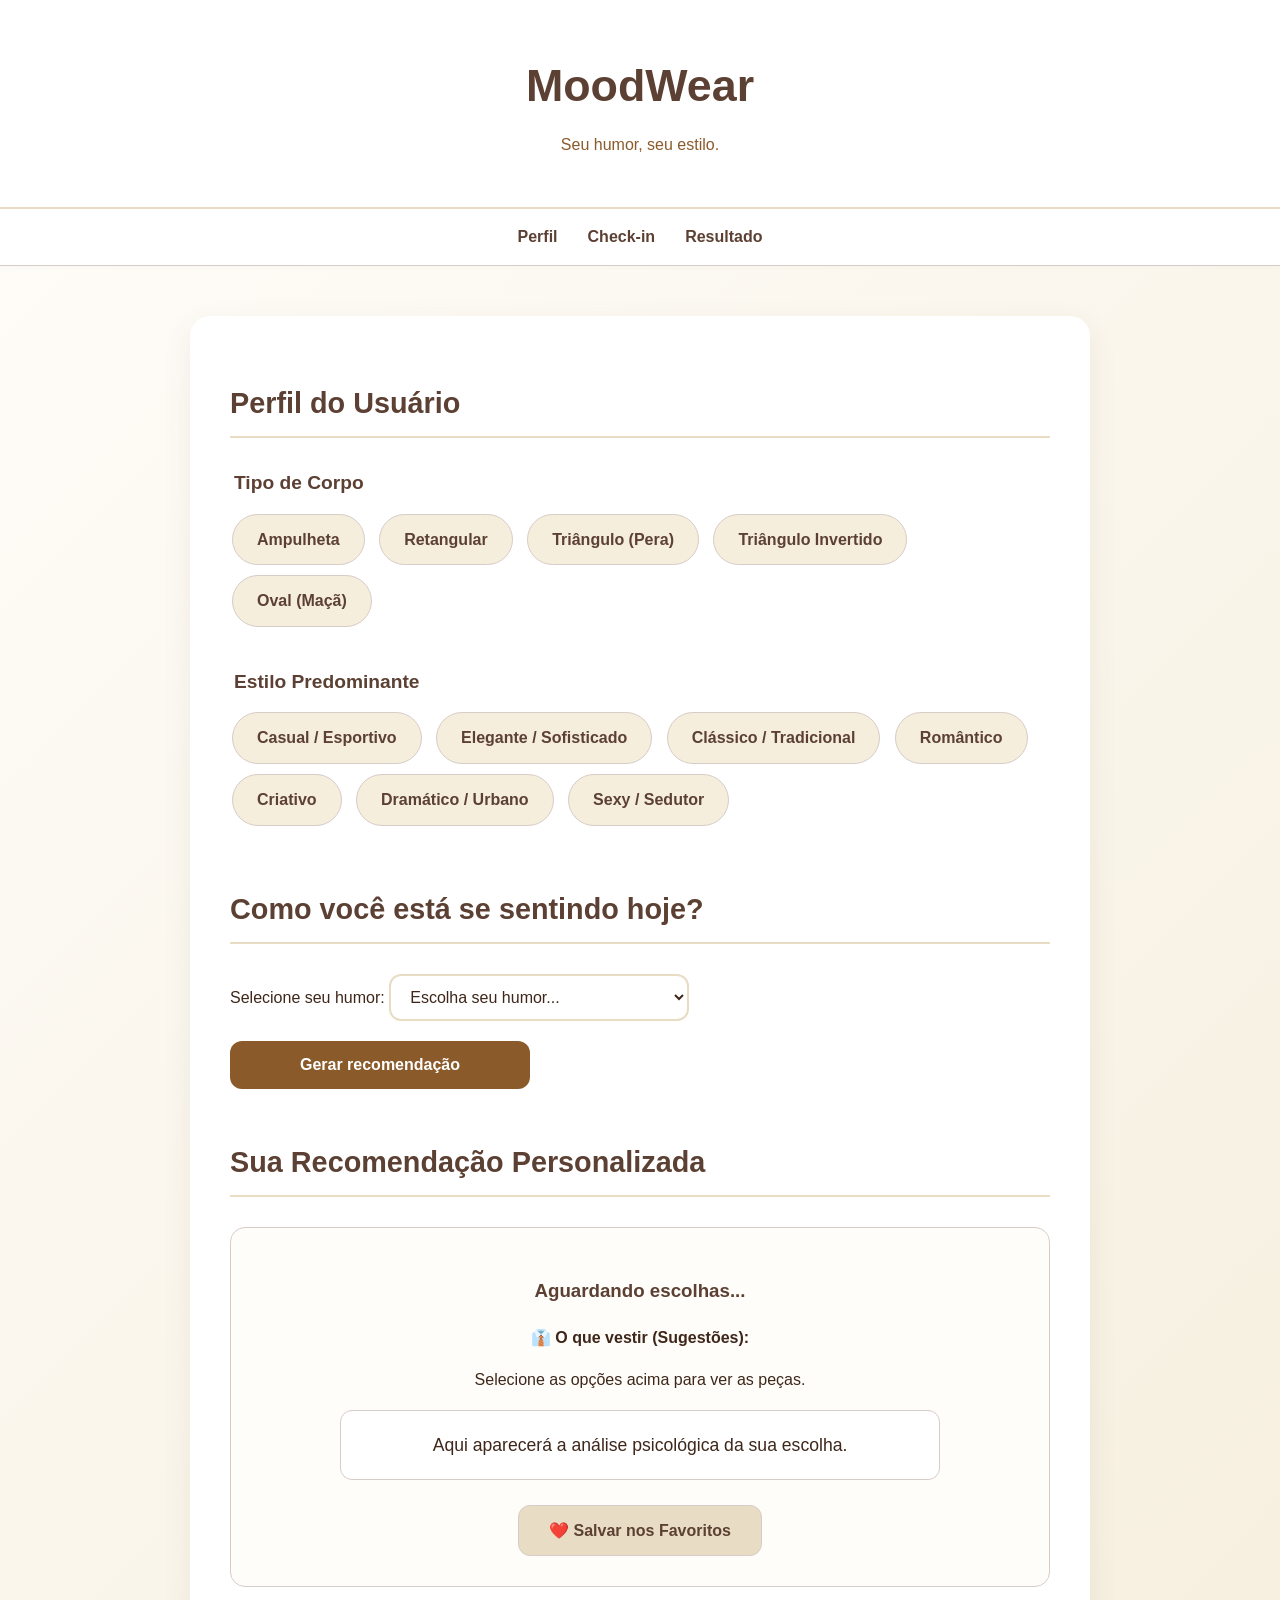
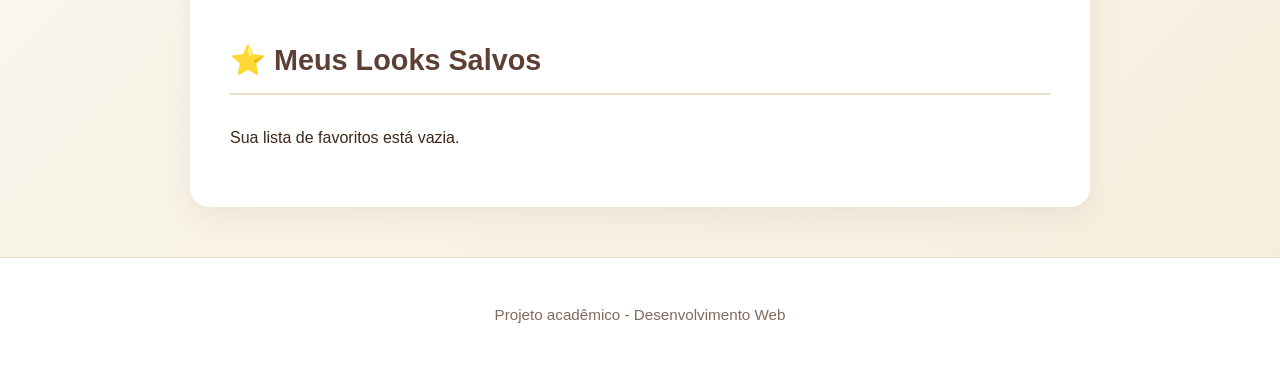
==== commit 72b4a605: "Add files via upload" ====
--- a/index.html
+++ b/index.html
@@ -109,28 +109,30 @@
             </form>
         </section>
 
-        <section id="resultado">
-            <h2>Recomendação de Estilo</h2>
+     <section id="resultado">
+    <h2>Sua Recomendação Personalizada</h2>
+    <article>
+        <h3 id="titulo-look">Aguardando escolhas...</h3>
+        
+        <div id="guia-de-pecas">
+            <strong>👔 O que vestir (Sugestões):</strong>
+            <p id="descricao-pecas">Selecione as opções acima para ver as peças.</p>
+        </div>
 
-            <article>
-                <h3 id="titulo-look">Seu Look MoodWear</h3>
+        <p id="texto-resultado">
+            Aqui aparecerá a análise psicológica da sua escolha.
+        </p>
 
-                <figure>
-                    <img id="imagem-look" src="https://images.unsplash.com/photo-1434389678241-7e51084b655a?q=80&w=600" alt="Look sugerido">
-                    <figcaption id="legenda">
-                        Aguardando suas escolhas...
-                    </figcaption>
-                </figure>
+        <button type="button" id="favoritar">❤️ Salvar nos Favoritos</button>
+    </article>
+</section>
 
-                <p id="texto-resultado">
-                    Selecione seu tipo de corpo, estilo e humor para ver a mágica acontecer!
-                </p>
-
-                <br>
-
-                <button type="button" id="favoritar">❤️ Favoritar Look</button>
-            </article>
-        </section>
+<section id="meus-favoritos">
+    <h2>⭐ Meus Looks Salvos</h2>
+    <div id="lista-favoritos">
+        <p>Você ainda não salvou nenhum look.</p>
+    </div>
+</section>
 
     </main>
 
@@ -138,10 +140,10 @@
         <p>Projeto acadêmico - Desenvolvimento Web</p>
     </footer>
 
-    <script src="script.js"></script>
-    <script src="db.js"></script>
-    <script src="controller.js"></script>
-    <script src="script.js"></script> </body>
+   <script src="db.js"></script>
+<script src="controller.js"></script>
+<script src="script.js"></script>
+
 </body>
 
 </html>
--- a/style.css
+++ b/style.css
@@ -234,4 +234,53 @@
   background-color: var(--white);
   font-size: 0.95rem;
   color: var(--text-muted);
+
+  #meus-favoritos {
+    margin-top: 50px;
+    padding: 20px;
+    border-top: 2px dashed var(--border);
+}
+
+.card-favorito {
+    transition: transform 0.2s;
+}
+
+.card-favorito:hover {
+    transform: scale(1.01);
+    box-shadow: 0 4px 8px rgba(0,0,0,0.1);
+}
+
+#guia-de-pecas {
+    background: var(--bg-bege-light);
+    padding: 20px;
+    border-radius: 12px;
+    margin: 20px 0;
+    border-left: 6px solid var(--primary);
+    text-align: left; /* Lista sempre à esquerda */
+}
+
+#descricao-pecas {
+    white-space: pre-line; /* Faz o navegador entender os "enters" do JavaScript */
+    line-height: 1.8;
+    color: var(--text-dark);
+    font-weight: 500;
+    margin-top: 10px;
+}
+
+#texto-resultado {
+    font-style: italic;
+    color: var(--text-muted);
+    border-top: 1px dashed var(--border);
+    padding-top: 15px;
+}
+
+#descricao-pecas {
+    white-space: pre-line; /* Isso faz as quebras de linha aparecerem */
+    text-align: left;
+    line-height: 1.6;
+    padding: 15px;
+    background: #fdfaf4;
+    border-radius: 8px;
+    border-left: 4px solid var(--primary);
+}
 }
